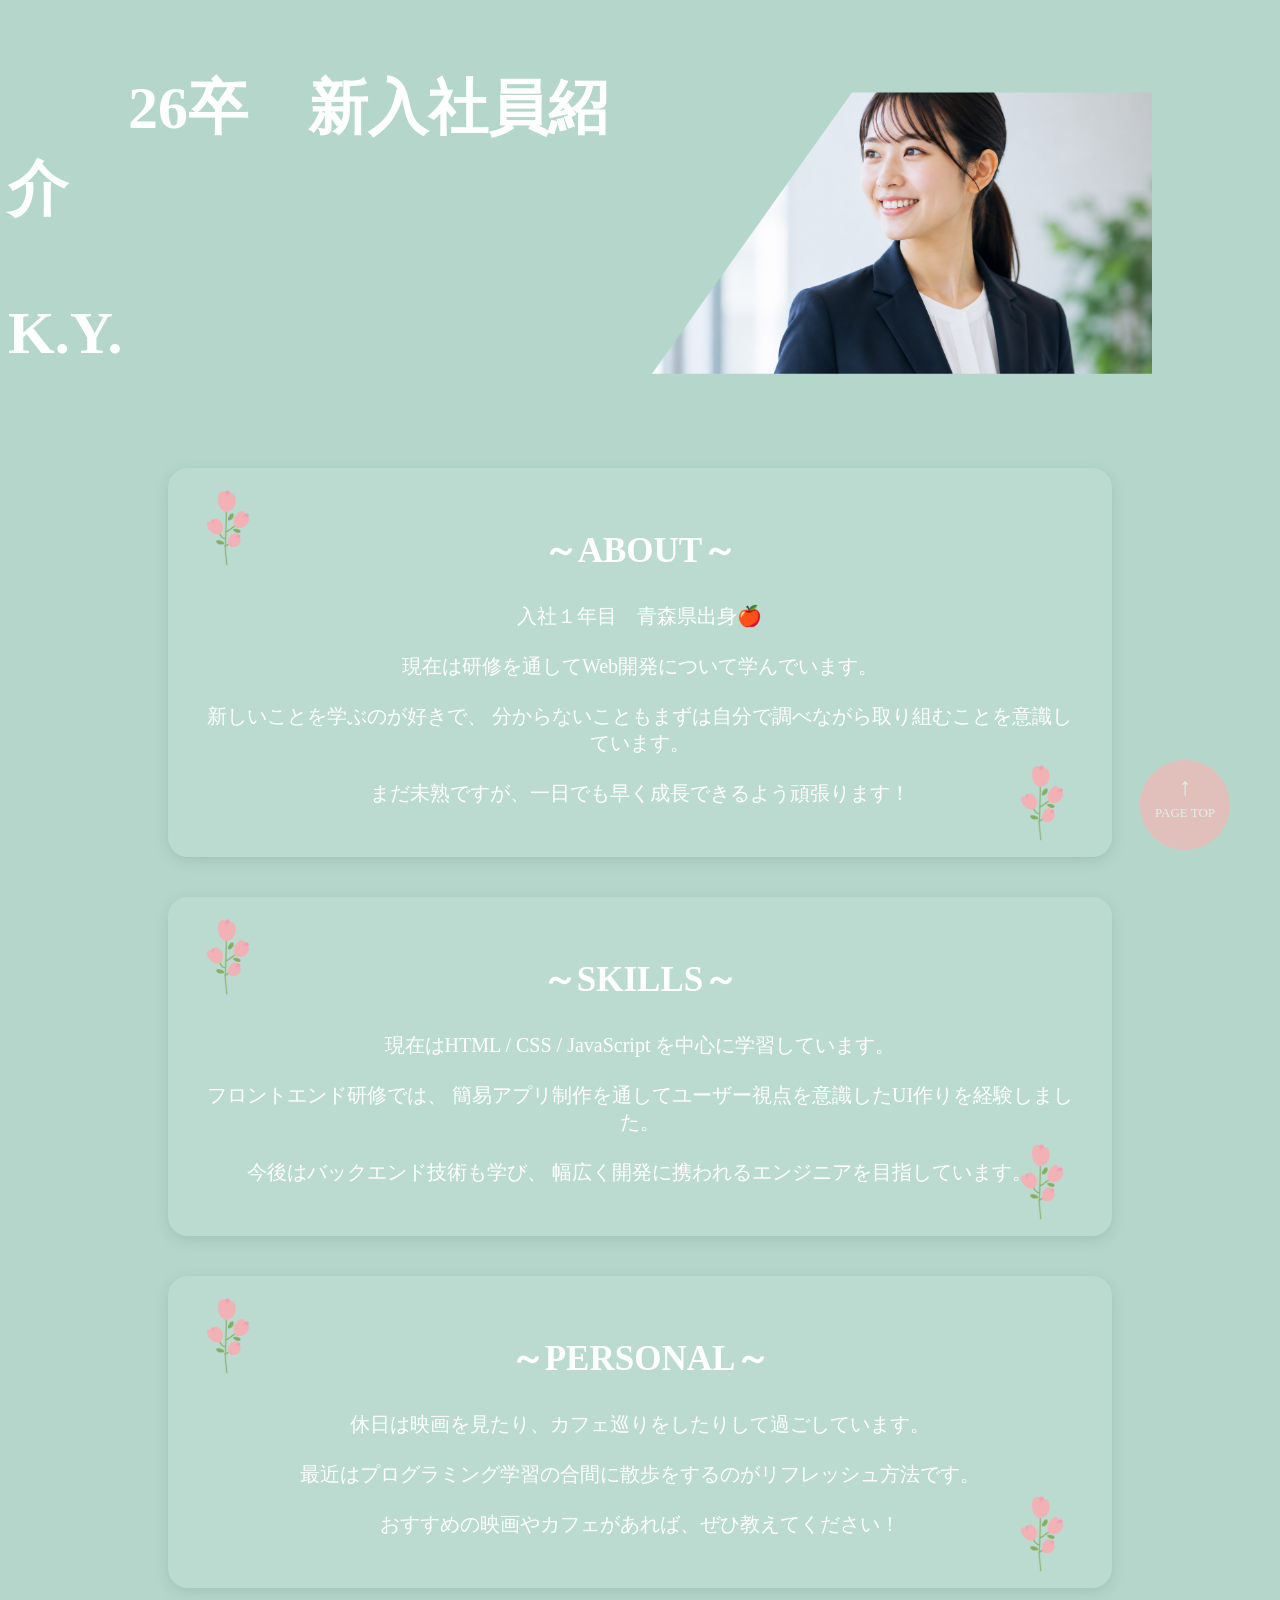
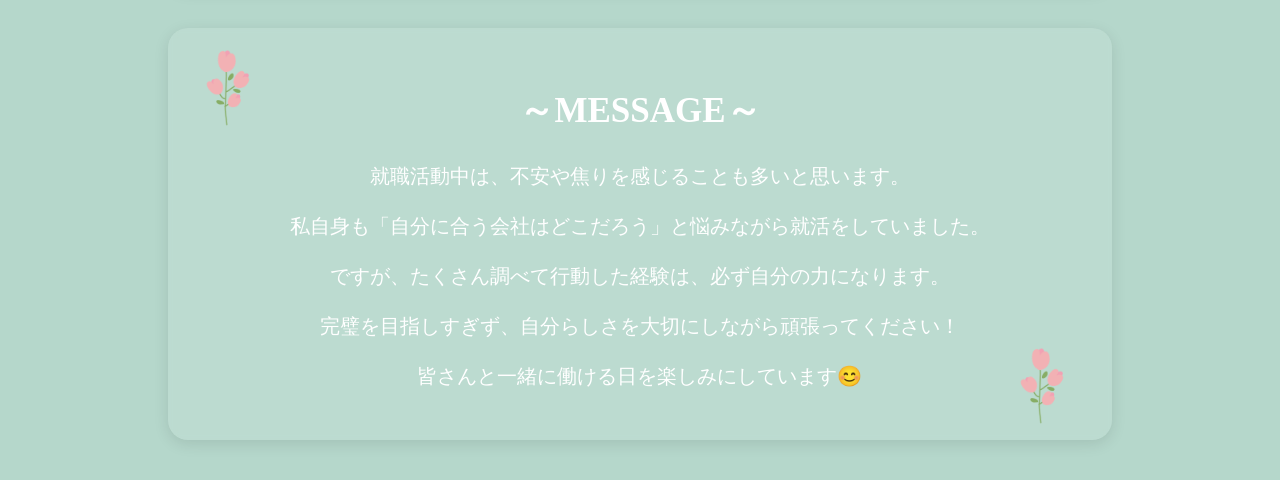
==== members/kimura/index.html @ 2a1c5c36 "5.11" ====
<!DOCTYPE html>
<html lang="en">
<head>
    <meta charset="UTF-8">
    <meta name="viewport" content="width=device-width, initial-scale=1.0">
    <title>Portfolio</title>
    <link rel="stylesheet" href="portfolio.css">
</head>
<body>
    <header class="top-area">
        <p class="title">&emsp;&emsp;26卒&emsp;新入社員紹介<br>
            &emsp;&emsp;&emsp;&emsp;&emsp;&emsp;&emsp;&emsp;&emsp;K.Y.</p>
        <div class="logo"><img src="portfolio.png" alt="ロゴ"></div><br><br>
    </header>
    <main>
        <section id="about">
            <h2 class="midashi">～ABOUT～</h2>
            <div class="flower1"><img src="flower.png"></div>
            <div class="flower2"><img src="flower.png"></div>
            <p>入社１年目&emsp;青森県出身🍎<br><br>
                現在は研修を通してWeb開発について学んでいます。<br><br>
                新しいことを学ぶのが好きで、
                分からないこともまずは自分で調べながら取り組むことを意識しています。<br><br>

                まだ未熟ですが、一日でも早く成長できるよう頑張ります！
            </p>
        </section>
        <section id="skills">
            <h2 class="midashi">～SKILLS～</h2>
            <div class="flower1"><img src="flower.png"></div>
            <div class="flower2"><img src="flower.png"></div>
            <p>
                現在はHTML / CSS / JavaScript を中心に学習しています。<br><br>
                フロントエンド研修では、
                簡易アプリ制作を通してユーザー視点を意識したUI作りを経験しました。<br><br>
                今後はバックエンド技術も学び、
                幅広く開発に携われるエンジニアを目指しています。
            </p>
        </section>
        <section id="personal">
            <h2 class="midashi">～PERSONAL～</h2>
            <div class="flower1"><img src="flower.png"></div>
            <div class="flower2"><img src="flower.png"></div>
            <p>
                休日は映画を見たり、カフェ巡りをしたりして過ごしています。<br><br>
                最近はプログラミング学習の合間に散歩をするのがリフレッシュ方法です。<br><br>
                おすすめの映画やカフェがあれば、ぜひ教えてください！
            </p>
        </section>
        <section id="message">
            <h2 class="midashi">～MESSAGE～</h2>
            <div class="flower1"><img src="flower.png"></div>
            <div class="flower2"><img src="flower.png"></div>
            <p>
            就職活動中は、不安や焦りを感じることも多いと思います。<br><br>
            私自身も「自分に合う会社はどこだろう」と悩みながら就活をしていました。<br><br>
            ですが、たくさん調べて行動した経験は、必ず自分の力になります。<br><br>
            完璧を目指しすぎず、自分らしさを大切にしながら頑張ってください！<br><br>
            皆さんと一緒に働ける日を楽しみにしています😊
            </p>
        </section>
        <div id="page_top"><a href="#"></a></div>
    </main>
</body>
</html>
---- members/kimura/portfolio.css ----
body {
    background-color: rgb(181, 215, 203);
}

p {
    color: white;
}

.midashi {
    color: white;
    font-family: 游明朝;
    font-size: 35px;
}

#about, #skills, #personal, #message {
    text-align: center;
}

.logo img {
    aspect-ratio: 16/9;
    object-fit: cover;
    object-position: center;

    width: 500px;
    height: auto;

    box-shadow: 0 8px 25px rgba(0, 0, 0, 0.2);

    clip-path: polygon(
        40% 0%,
        100% 0%,
        100% 100%,
        0% 100%
    );
}

.logo {
    display: flex;
    justify-content: flex-end; /*flexで並べたものを右端に寄せる*/
    margin-right: 80px;
    margin-top: 30px;
}

#about,
#skills,
#personal,
#message  {
    position: relative;
    text-align: center;

    background-color: rgba(255,255,255,0.1);

    width: 70%;
    margin: 40px auto;

    padding: 30px;

    border-radius: 20px;

    backdrop-filter: blur(5px);

    box-shadow: 0 4px 15px rgba(0,0,0,0.1);
}

.top-area {
    display: flex;

    align-items: center;

    justify-content: center;

    gap: 40px;
}

.title {
    font-size: 60px;

    font-family: 游明朝;

    color: white;

    font-weight: bold;
}

.flower1 {
    top: 20px;
    left: 20px;
}

.flower2 {
    bottom: 10px;
    right: 30px;
}

.flower1,
.flower2 {
    position: absolute;
}

.flower1 img,
.flower2 img {
    width: 80px;

    height: auto;

    clip-path: none;

    box-shadow: none;
}

main p {
    font-size: 20px;
}

#page_top {
    width: 90px;
    height: 90px;
    position: fixed;
    right: 50px;
    bottom: 50px;
    background-color: #ffb1b1;
    opacity: 0.6;
    border-radius: 50%;
}

#page_top a {
    position: relative;
    display: block;
    width: 90px;
    height: 90px;
    text-decoration: none;
}

#page_top a::before{
  font-family: 'Font Awesome 5 Free';
  font-weight: 900;
  content: '↑';
  font-size: 25px;
  color: #fff;
  position: absolute;
  width: 25px;
  height: 25px;
  top: -40px;
  bottom: 0;
  right: 0;
  left: 0;
  margin: auto;
  text-align: center;
}
#page_top a::after{
  content: 'PAGE TOP';
  font-size: 13px;
  color: #fff;
  position: absolute;
  top: 45px;
  bottom: 0;
  right: 0;
  left: 0;
  margin: auto;
  text-align: center;
}
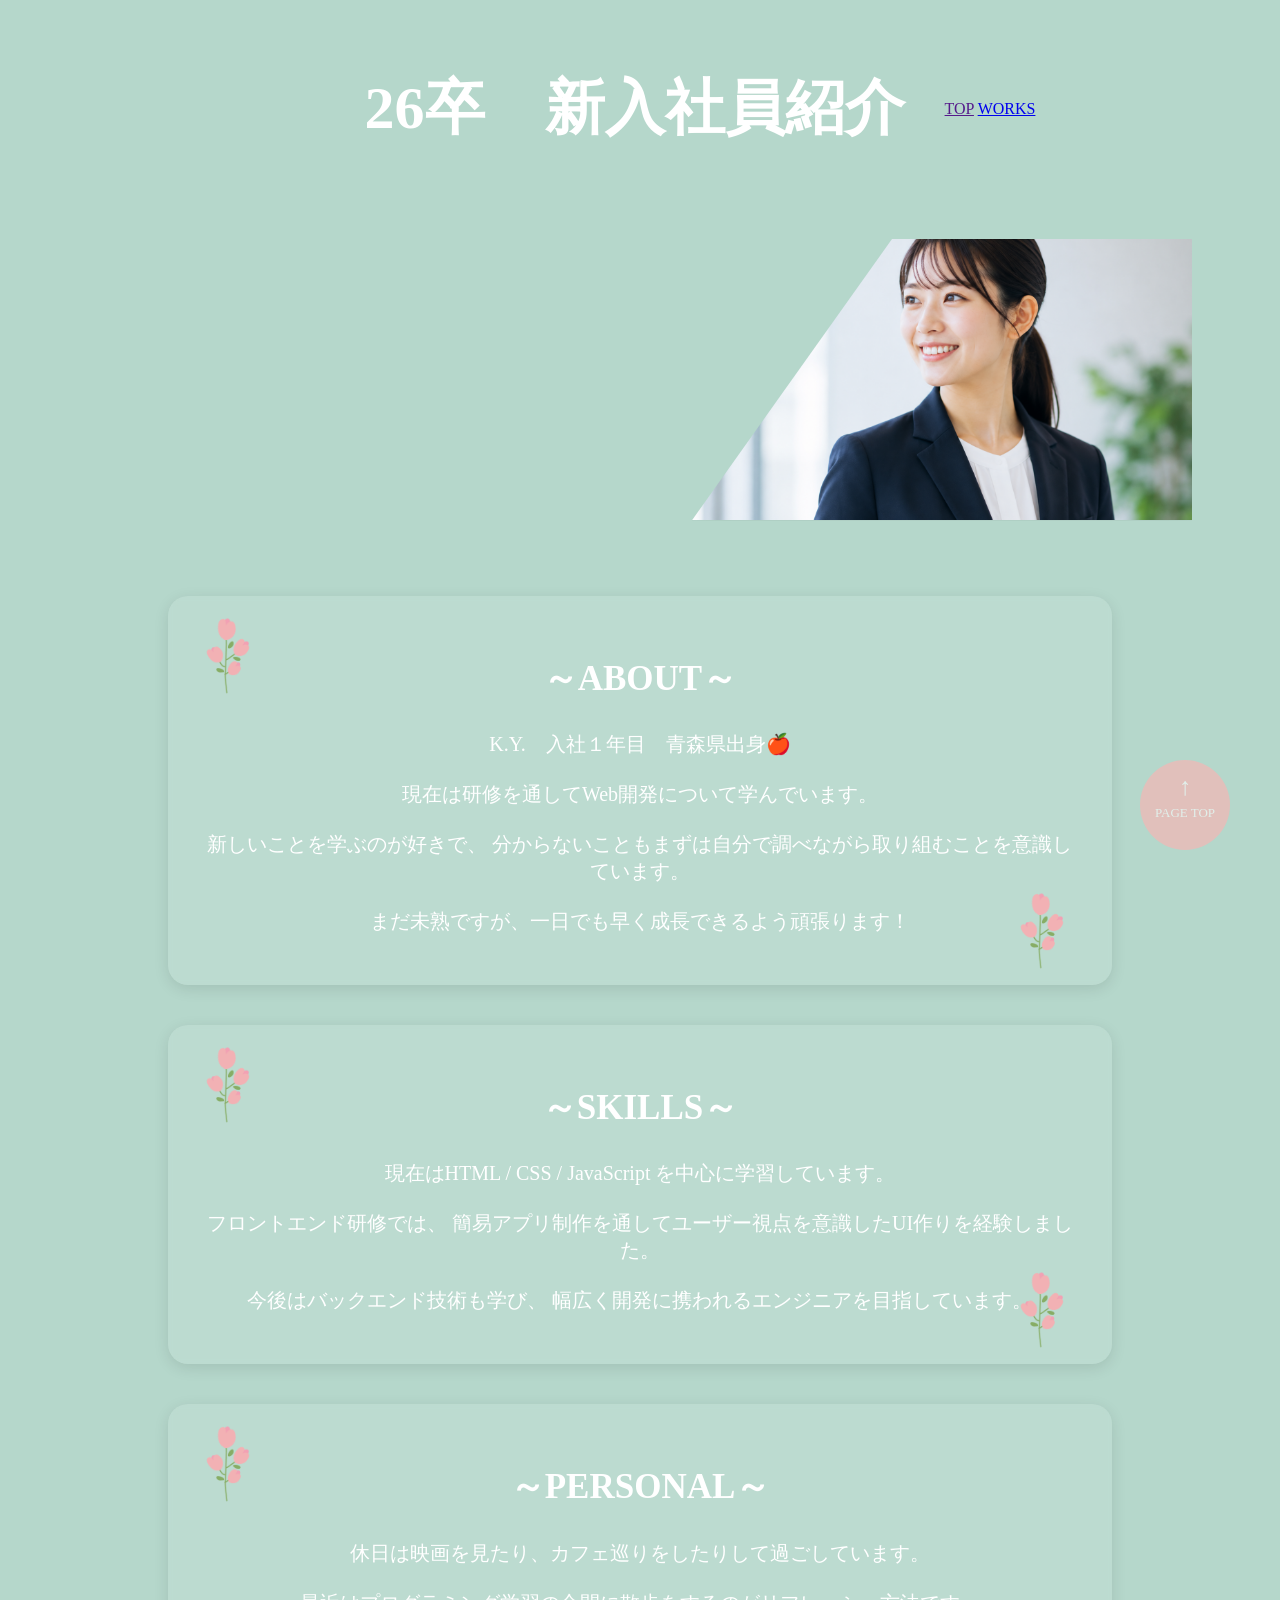
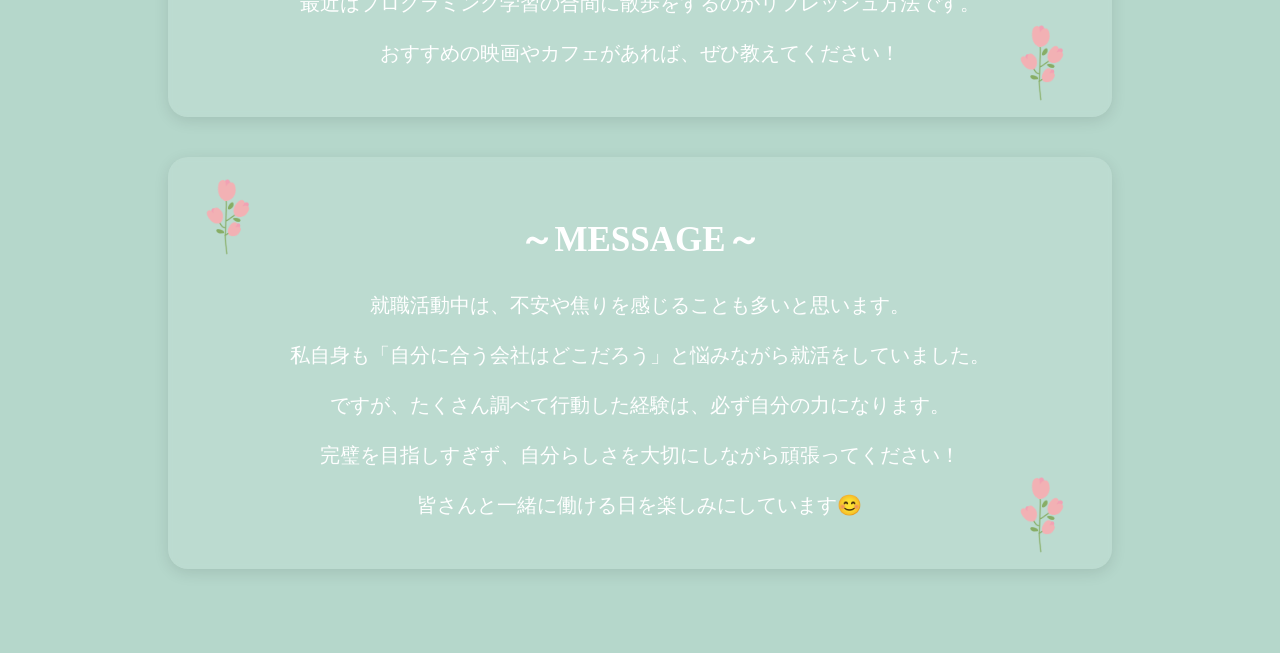
==== commit 527015ea: "プルリクエストを確認を削除" ====
--- a/members/kimura/index.html
+++ b/members/kimura/index.html
@@ -8,16 +8,22 @@
 </head>
 <body>
     <header class="top-area">
-        <p class="title">&emsp;&emsp;26卒&emsp;新入社員紹介<br>
-            &emsp;&emsp;&emsp;&emsp;&emsp;&emsp;&emsp;&emsp;&emsp;K.Y.</p>
-        <div class="logo"><img src="portfolio.png" alt="ロゴ"></div><br><br>
+        <p class="title">&emsp;&emsp;26卒&emsp;新入社員紹介</p>
+        <nav>
+            <div class="menu">
+            <a href="">TOP</a>
+            <a href="works.html">WORKS</a>
+            </div>
+        </nav>
     </header>
     <main>
+        <div class="logo"><img src="portfolio.png" alt="ロゴ"></div><br><br>
+
         <section id="about">
             <h2 class="midashi">～ABOUT～</h2>
             <div class="flower1"><img src="flower.png"></div>
             <div class="flower2"><img src="flower.png"></div>
-            <p>入社１年目&emsp;青森県出身🍎<br><br>
+            <p>K.Y.&emsp;入社１年目&emsp;青森県出身🍎<br><br>
                 現在は研修を通してWeb開発について学んでいます。<br><br>
                 新しいことを学ぶのが好きで、
                 分からないこともまずは自分で調べながら取り組むことを意識しています。<br><br>
@@ -58,7 +64,7 @@
             完璧を目指しすぎず、自分らしさを大切にしながら頑張ってください！<br><br>
             皆さんと一緒に働ける日を楽しみにしています😊
             </p>
-        </section>
+        </section><br><br>
         <div id="page_top"><a href="#"></a></div>
     </main>
 </body>
